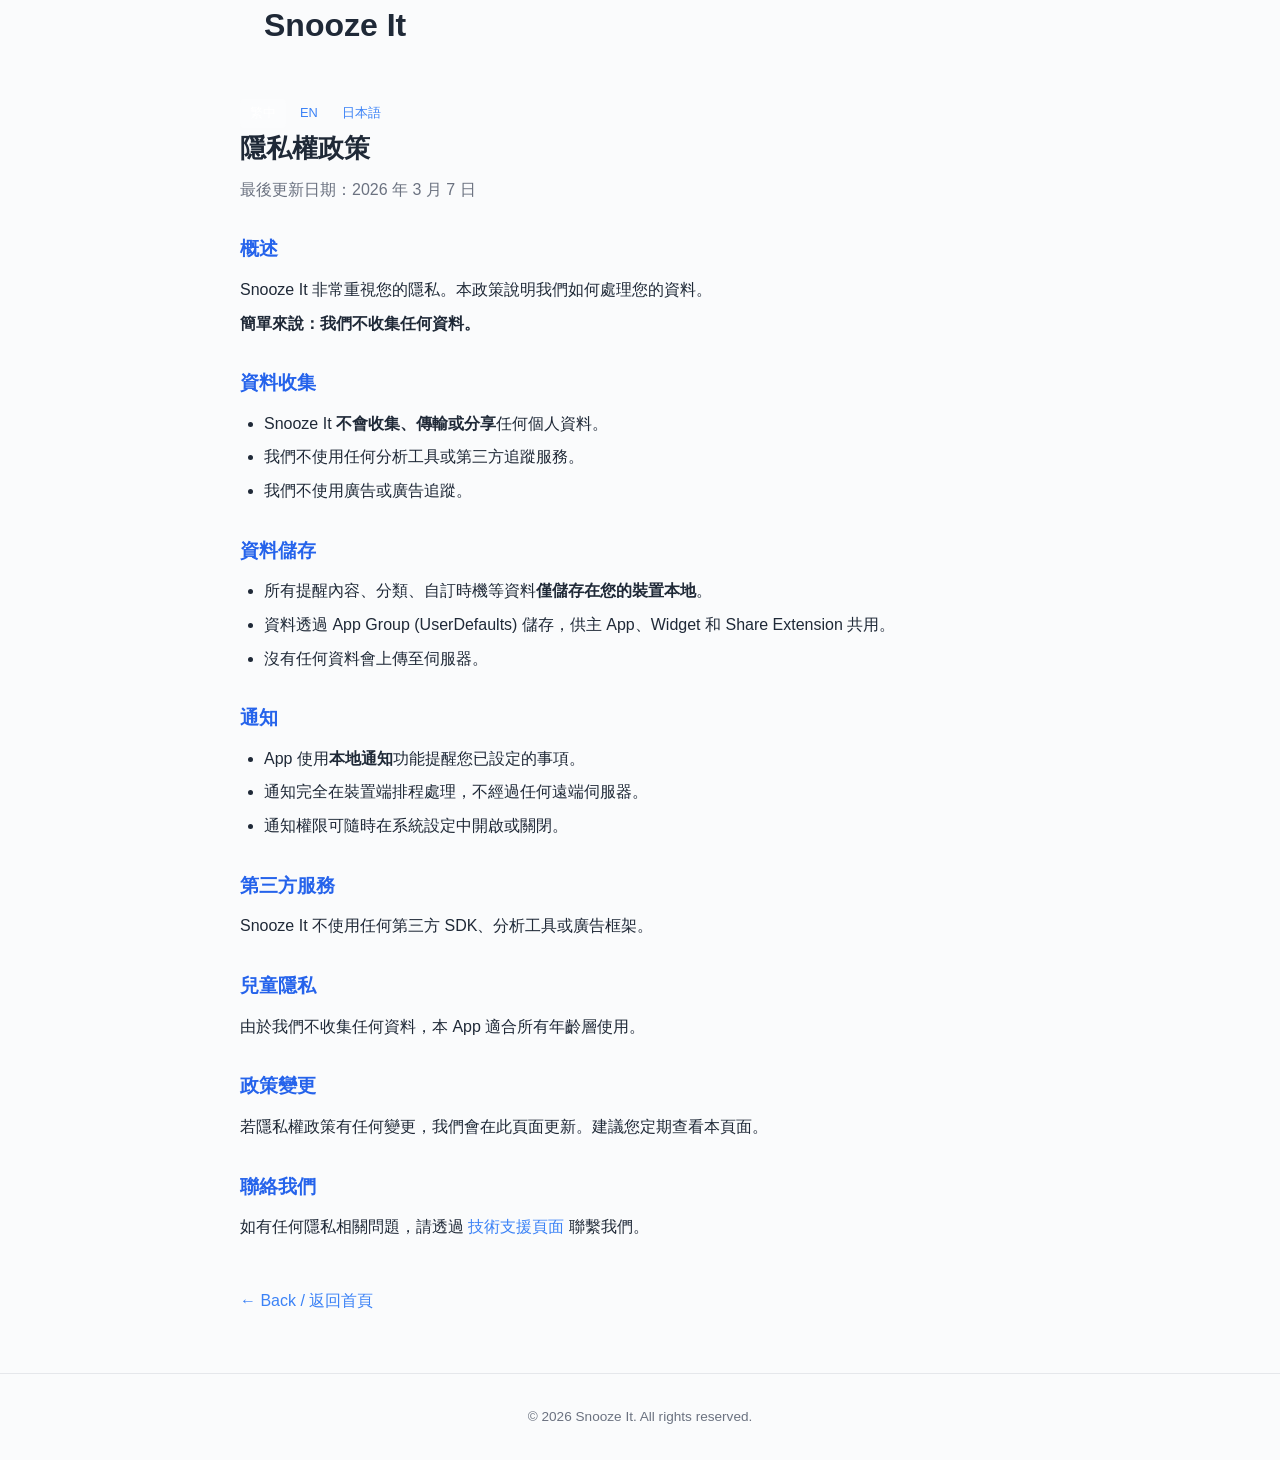
==== privacy.html @ 7bffccd5 "feat: landing page with SEO, multi-language support, and full feature showcase - Rebuilt index.html " ====
<!DOCTYPE html>
<html lang="zh-Hant">
<head>
    <meta charset="UTF-8">
    <meta name="viewport" content="width=device-width, initial-scale=1.0">
    <title>隱私權政策 - Snooze It</title>
    <link rel="stylesheet" href="style.css">
</head>
<body>
    <header>
        <div class="container">
            <h1>Snooze It</h1>
        </div>
    </header>

    <main class="container page-content">
        <nav class="lang-switch">
            <a href="#zh" class="active" onclick="switchLang('zh')">繁中</a>
            <a href="#en" onclick="switchLang('en')">EN</a>
            <a href="#ja" onclick="switchLang('ja')">日本語</a>
        </nav>

        <!-- 繁體中文 -->
        <div id="lang-zh" class="lang-content">
            <h1>隱私權政策</h1>
            <p class="subtitle">最後更新日期：2026 年 3 月 7 日</p>

            <h2>概述</h2>
            <p>Snooze It 非常重視您的隱私。本政策說明我們如何處理您的資料。</p>
            <p><strong>簡單來說：我們不收集任何資料。</strong></p>

            <h2>資料收集</h2>
            <ul>
                <li>Snooze It <strong>不會收集、傳輸或分享</strong>任何個人資料。</li>
                <li>我們不使用任何分析工具或第三方追蹤服務。</li>
                <li>我們不使用廣告或廣告追蹤。</li>
            </ul>

            <h2>資料儲存</h2>
            <ul>
                <li>所有提醒內容、分類、自訂時機等資料<strong>僅儲存在您的裝置本地</strong>。</li>
                <li>資料透過 App Group (UserDefaults) 儲存，供主 App、Widget 和 Share Extension 共用。</li>
                <li>沒有任何資料會上傳至伺服器。</li>
            </ul>

            <h2>通知</h2>
            <ul>
                <li>App 使用<strong>本地通知</strong>功能提醒您已設定的事項。</li>
                <li>通知完全在裝置端排程處理，不經過任何遠端伺服器。</li>
                <li>通知權限可隨時在系統設定中開啟或關閉。</li>
            </ul>

            <h2>第三方服務</h2>
            <p>Snooze It 不使用任何第三方 SDK、分析工具或廣告框架。</p>

            <h2>兒童隱私</h2>
            <p>由於我們不收集任何資料，本 App 適合所有年齡層使用。</p>

            <h2>政策變更</h2>
            <p>若隱私權政策有任何變更，我們會在此頁面更新。建議您定期查看本頁面。</p>

            <h2>聯絡我們</h2>
            <p>如有任何隱私相關問題，請透過 <a href="support.html">技術支援頁面</a> 聯繫我們。</p>
        </div>

        <!-- English -->
        <div id="lang-en" class="lang-content" style="display:none;">
            <h1>Privacy Policy</h1>
            <p class="subtitle">Last updated: March 7, 2026</p>

            <h2>Overview</h2>
            <p>Snooze It takes your privacy seriously. This policy explains how we handle your data.</p>
            <p><strong>In short: we don't collect any data.</strong></p>

            <h2>Data Collection</h2>
            <ul>
                <li>Snooze It <strong>does not collect, transmit, or share</strong> any personal data.</li>
                <li>We do not use any analytics tools or third-party tracking services.</li>
                <li>We do not use advertising or ad tracking.</li>
            </ul>

            <h2>Data Storage</h2>
            <ul>
                <li>All reminder content, categories, and custom moments are <strong>stored locally on your device only</strong>.</li>
                <li>Data is stored via App Group (UserDefaults), shared between the main app, Widget, and Share Extension.</li>
                <li>No data is uploaded to any server.</li>
            </ul>

            <h2>Notifications</h2>
            <ul>
                <li>The app uses <strong>local notifications</strong> to remind you of scheduled items.</li>
                <li>Notifications are scheduled entirely on-device without any remote server.</li>
                <li>Notification permissions can be changed at any time in system Settings.</li>
            </ul>

            <h2>Third-Party Services</h2>
            <p>Snooze It does not use any third-party SDKs, analytics tools, or advertising frameworks.</p>

            <h2>Children's Privacy</h2>
            <p>Since we do not collect any data, this app is suitable for users of all ages.</p>

            <h2>Policy Changes</h2>
            <p>If this privacy policy changes, we will update this page. We recommend checking this page periodically.</p>

            <h2>Contact Us</h2>
            <p>For any privacy-related questions, please reach out via our <a href="support.html">Support page</a>.</p>
        </div>

        <!-- 日本語 -->
        <div id="lang-ja" class="lang-content" style="display:none;">
            <h1>プライバシーポリシー</h1>
            <p class="subtitle">最終更新日：2026年3月7日</p>

            <h2>概要</h2>
            <p>Snooze It はお客様のプライバシーを大切にしています。本ポリシーでは、データの取り扱いについて説明します。</p>
            <p><strong>簡潔に言えば：一切のデータを収集しません。</strong></p>

            <h2>データ収集</h2>
            <ul>
                <li>Snooze It は個人データを<strong>一切収集、送信、共有しません</strong>。</li>
                <li>分析ツールやサードパーティのトラッキングサービスは使用していません。</li>
                <li>広告や広告トラッキングは使用していません。</li>
            </ul>

            <h2>データ保存</h2>
            <ul>
                <li>すべてのリマインダー内容、カテゴリ、カスタムタイミングは<strong>デバイス内にのみ保存</strong>されます。</li>
                <li>データはApp Group（UserDefaults）を通じて保存され、メインアプリ、ウィジェット、共有エクステンション間で共有されます。</li>
                <li>サーバーへのデータアップロードは一切ありません。</li>
            </ul>

            <h2>通知</h2>
            <ul>
                <li>アプリは<strong>ローカル通知</strong>機能を使用して、設定されたリマインダーをお知らせします。</li>
                <li>通知はリモートサーバーを経由せず、完全にデバイス上でスケジュールされます。</li>
                <li>通知の許可はシステム設定でいつでも変更できます。</li>
            </ul>

            <h2>サードパーティサービス</h2>
            <p>Snooze It はサードパーティSDK、分析ツール、広告フレームワークを一切使用していません。</p>

            <h2>お子様のプライバシー</h2>
            <p>データを一切収集しないため、本アプリはすべての年齢のユーザーに適しています。</p>

            <h2>ポリシーの変更</h2>
            <p>プライバシーポリシーに変更がある場合、このページで更新します。定期的にご確認ください。</p>

            <h2>お問い合わせ</h2>
            <p>プライバシーに関するご質問は、<a href="support.html">サポートページ</a>よりお問い合わせください。</p>
        </div>

        <a href="index.html" class="back-link">&larr; Back / 返回首頁</a>
    </main>

    <footer>
        <div class="container">
            <p>&copy; 2026 Snooze It. All rights reserved.</p>
        </div>
    </footer>

    <script>
        function switchLang(lang) {
            document.querySelectorAll('.lang-content').forEach(el => el.style.display = 'none');
            document.getElementById('lang-' + lang).style.display = 'block';
            document.querySelectorAll('.lang-switch a').forEach(el => el.classList.remove('active'));
            document.querySelector('.lang-switch a[onclick="switchLang(\'' + lang + '\')"]').classList.add('active');
        }
    </script>
</body>
</html>
---- style.css ----
* {
    margin: 0;
    padding: 0;
    box-sizing: border-box;
}

:root {
    --brand: #3B82F6;
    --brand-dark: #2563EB;
    --brand-light: #DBEAFE;
    --bg: #FAFBFC;
    --text: #1F2937;
    --text-light: #6B7280;
    --card-bg: #FFFFFF;
    --border: #E5E7EB;
    --section-alt: #F3F4F6;
}

body {
    font-family: -apple-system, BlinkMacSystemFont, "SF Pro Text", "Helvetica Neue", Arial, sans-serif;
    color: var(--text);
    background: var(--bg);
    line-height: 1.6;
    -webkit-font-smoothing: antialiased;
}

.container {
    max-width: 800px;
    margin: 0 auto;
    padding: 0 24px;
}

/* ---- Top Nav ---- */
.top-nav {
    display: flex;
    justify-content: space-between;
    align-items: center;
    padding-bottom: 32px;
}

.logo {
    font-size: 1.1rem;
    font-weight: 700;
    letter-spacing: -0.02em;
}

/* ---- Language Switcher ---- */
.lang-switch {
    display: flex;
    gap: 4px;
}

.lang-switch a {
    font-size: 0.8rem;
    color: rgba(255, 255, 255, 0.7);
    text-decoration: none;
    padding: 4px 10px;
    border-radius: 4px;
    transition: background 0.2s, color 0.2s;
}

.lang-switch a:hover,
.lang-switch a.active {
    color: #fff;
    background: rgba(255, 255, 255, 0.15);
}

/* ---- Hero Header ---- */
.hero-header {
    background: linear-gradient(135deg, var(--brand), var(--brand-dark));
    color: white;
    padding: 32px 0 64px;
    text-align: center;
}

.hero-content h1 {
    font-size: 2.2rem;
    font-weight: 800;
    letter-spacing: -0.03em;
    line-height: 1.3;
    margin-bottom: 16px;
}

.hero-sub {
    font-size: 1.1rem;
    opacity: 0.9;
    margin-bottom: 32px;
    line-height: 1.7;
}

.cta-button {
    display: inline-block;
    background: #fff;
    color: var(--brand-dark);
    font-weight: 700;
    font-size: 1rem;
    padding: 14px 36px;
    border-radius: 12px;
    text-decoration: none;
    transition: transform 0.15s, box-shadow 0.15s;
}

.cta-button:hover {
    transform: translateY(-2px);
    box-shadow: 0 8px 24px rgba(0, 0, 0, 0.15);
}

.cta-button img {
    height: 44px;
    display: block;
}

.price {
    font-size: 0.85rem;
    opacity: 0.7;
    margin-top: 12px;
}

/* ---- How It Works ---- */
.how-it-works {
    padding: 64px 0;
    text-align: center;
}

.how-it-works h2 {
    font-size: 1.5rem;
    font-weight: 700;
    margin-bottom: 40px;
}

.steps {
    display: flex;
    align-items: center;
    justify-content: center;
    gap: 16px;
}

.step {
    flex: 1;
    max-width: 200px;
}

.step-num {
    width: 40px;
    height: 40px;
    background: var(--brand);
    color: #fff;
    border-radius: 50%;
    display: flex;
    align-items: center;
    justify-content: center;
    font-weight: 700;
    font-size: 1.1rem;
    margin: 0 auto 12px;
}

.step h3 {
    font-size: 1rem;
    margin-bottom: 4px;
}

.step p {
    font-size: 0.85rem;
    color: var(--text-light);
}

.step-arrow {
    font-size: 1.5rem;
    color: var(--text-light);
    flex-shrink: 0;
}

/* ---- Modes (Three Cards) ---- */
.modes {
    background: var(--section-alt);
    padding: 64px 0;
    text-align: center;
}

.modes h2 {
    font-size: 1.5rem;
    font-weight: 700;
    margin-bottom: 32px;
}

.features-grid {
    display: grid;
    grid-template-columns: repeat(3, 1fr);
    gap: 20px;
}

.feature-card {
    background: var(--card-bg);
    border: 1px solid var(--border);
    border-radius: 16px;
    padding: 32px 20px;
}

.feature-icon {
    font-size: 2rem;
    margin-bottom: 12px;
}

.feature-card h3 {
    font-size: 1.05rem;
    font-weight: 600;
    margin-bottom: 8px;
}

.feature-card p {
    font-size: 0.9rem;
    color: var(--text-light);
    line-height: 1.6;
}

/* ---- More Features (List) ---- */
.more-features {
    padding: 64px 0;
}

.more-features h2 {
    font-size: 1.5rem;
    font-weight: 700;
    text-align: center;
    margin-bottom: 40px;
}

.feature-list {
    display: grid;
    grid-template-columns: 1fr 1fr;
    gap: 24px;
}

.feature-item {
    display: flex;
    gap: 16px;
    align-items: flex-start;
}

.feature-item-icon {
    font-size: 1.8rem;
    flex-shrink: 0;
    width: 48px;
    height: 48px;
    display: flex;
    align-items: center;
    justify-content: center;
    background: var(--brand-light);
    border-radius: 12px;
}

.feature-item h3 {
    font-size: 1rem;
    font-weight: 600;
    margin-bottom: 4px;
}

.feature-item p {
    font-size: 0.9rem;
    color: var(--text-light);
}

/* ---- Privacy Callout ---- */
.privacy-callout {
    background: var(--section-alt);
    padding: 48px 0;
    text-align: center;
}

.privacy-callout h2 {
    font-size: 1.3rem;
    font-weight: 700;
    margin-bottom: 12px;
}

.privacy-callout p {
    font-size: 0.95rem;
    color: var(--text-light);
    max-width: 520px;
    margin: 0 auto;
}

/* ---- Final CTA ---- */
.final-cta {
    padding: 64px 0;
    text-align: center;
}

.final-cta h2 {
    font-size: 1.6rem;
    font-weight: 700;
    margin-bottom: 24px;
}

.final-cta .cta-button {
    background: var(--brand);
    color: #fff;
}

.final-cta .cta-button:hover {
    background: var(--brand-dark);
}

.final-cta .price {
    color: var(--text-light);
    opacity: 1;
}

/* ---- Footer ---- */
footer {
    border-top: 1px solid var(--border);
    padding: 32px 0;
    text-align: center;
    color: var(--text-light);
    font-size: 0.85rem;
}

.footer-content {
    display: flex;
    flex-direction: column;
    gap: 12px;
}

.footer-links {
    display: flex;
    justify-content: center;
    gap: 24px;
}

.footer-links a {
    color: var(--text-light);
    text-decoration: none;
    transition: color 0.2s;
}

.footer-links a:hover {
    color: var(--brand);
}

/* ---- Policy / Support pages (kept from original) ---- */
.page-content {
    padding: 48px 0 60px;
}

.page-content h1 {
    font-size: 1.6rem;
    margin-bottom: 8px;
}

.page-content .subtitle {
    color: var(--text-light);
    margin-bottom: 32px;
}

.page-content h2 {
    font-size: 1.2rem;
    margin-top: 32px;
    margin-bottom: 12px;
    color: var(--brand-dark);
}

.page-content h3 {
    font-size: 1.05rem;
    margin-top: 24px;
    margin-bottom: 8px;
}

.page-content p,
.page-content li {
    color: var(--text);
    margin-bottom: 8px;
}

.page-content ul {
    padding-left: 24px;
    margin-bottom: 16px;
}

.page-content a {
    color: var(--brand);
    text-decoration: none;
}

.page-content a:hover {
    text-decoration: underline;
}

.back-link {
    display: inline-block;
    margin-top: 40px;
    color: var(--brand);
    text-decoration: none;
    font-weight: 500;
}

.back-link:hover {
    text-decoration: underline;
}

/* ---- Responsive ---- */
@media (max-width: 640px) {
    .hero-content h1 {
        font-size: 1.6rem;
    }

    .hero-sub {
        font-size: 1rem;
    }

    .steps {
        flex-direction: column;
        gap: 8px;
    }

    .step-arrow {
        transform: rotate(90deg);
    }

    .features-grid {
        grid-template-columns: 1fr;
        gap: 16px;
    }

    .feature-list {
        grid-template-columns: 1fr;
    }

    .feature-card {
        padding: 24px 16px;
    }
}
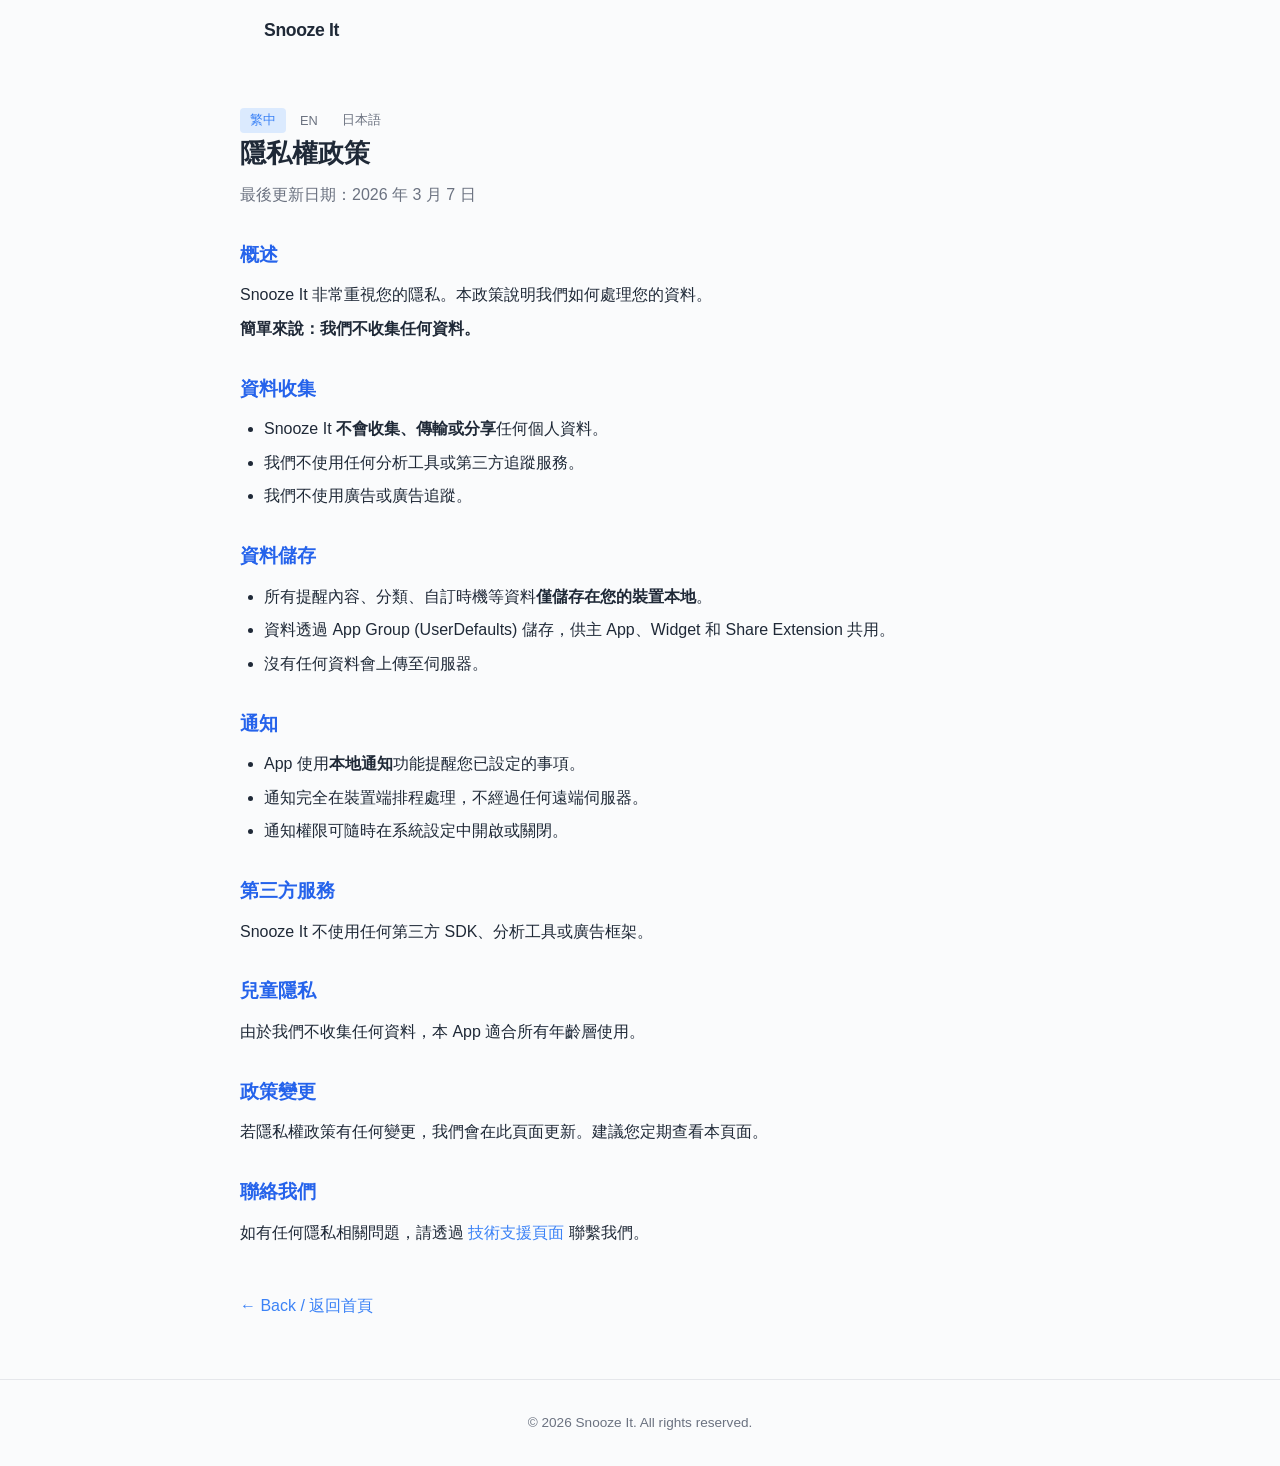
==== commit 8646215a: "feat: SEO/AEO optimization, free pricing, App Store badges & assets - Update pricing to free across " ====
--- a/privacy.html
+++ b/privacy.html
@@ -3,21 +3,46 @@
 <head>
     <meta charset="UTF-8">
     <meta name="viewport" content="width=device-width, initial-scale=1.0">
-    <title>隱私權政策 - Snooze It</title>
+    <title>隱私權政策 - Snooze It | Privacy Policy</title>
+    <meta name="description" content="Snooze It 不收集任何使用者資料。所有提醒內容僅儲存在裝置本地，無分析工具、無廣告、無追蹤。">
+    <meta name="robots" content="index, follow">
+
+    <!-- Open Graph -->
+    <meta property="og:title" content="Privacy Policy - Snooze It">
+    <meta property="og:description" content="Snooze It collects zero data. No analytics, no tracking, no ads. All reminders are stored locally on your device.">
+    <meta property="og:type" content="website">
+    <meta property="og:url" content="https://adriechang.github.io/Snoozeit-Site/privacy.html">
+    <meta property="og:locale" content="zh_TW">
+
+    <!-- Canonical & Hreflang -->
+    <link rel="canonical" href="https://adriechang.github.io/Snoozeit-Site/privacy.html">
+    <link rel="alternate" hreflang="zh-Hant" href="https://adriechang.github.io/Snoozeit-Site/privacy.html">
+    <link rel="alternate" hreflang="en" href="https://adriechang.github.io/Snoozeit-Site/privacy.html">
+    <link rel="alternate" hreflang="ja" href="https://adriechang.github.io/Snoozeit-Site/privacy.html">
+    <link rel="alternate" hreflang="x-default" href="https://adriechang.github.io/Snoozeit-Site/privacy.html">
+
+    <!-- Favicon -->
+    <link rel="icon" type="image/png" sizes="32x32" href="favicon-32x32.png">
+    <link rel="icon" type="image/png" sizes="16x16" href="favicon-16x16.png">
+    <link rel="apple-touch-icon" sizes="180x180" href="apple-touch-icon.png">
+
+    <!-- Theme Color -->
+    <meta name="theme-color" content="#3B82F6">
+
     <link rel="stylesheet" href="style.css">
 </head>
 <body>
     <header>
         <div class="container">
-            <h1>Snooze It</h1>
+            <p class="logo"><a href="index.html">Snooze It</a></p>
         </div>
     </header>
 
     <main class="container page-content">
-        <nav class="lang-switch">
-            <a href="#zh" class="active" onclick="switchLang('zh')">繁中</a>
-            <a href="#en" onclick="switchLang('en')">EN</a>
-            <a href="#ja" onclick="switchLang('ja')">日本語</a>
+        <nav class="lang-switch page-lang-switch">
+            <button class="active" onclick="switchLang('zh')" aria-label="切換至繁體中文">繁中</button>
+            <button onclick="switchLang('en')" aria-label="Switch to English">EN</button>
+            <button onclick="switchLang('ja')" aria-label="日本語に切り替え">日本語</button>
         </nav>
 
         <!-- 繁體中文 -->
@@ -160,10 +185,12 @@
 
     <script>
         function switchLang(lang) {
-            document.querySelectorAll('.lang-content').forEach(el => el.style.display = 'none');
+            document.querySelectorAll('.lang-content').forEach(function(el) { el.style.display = 'none'; });
             document.getElementById('lang-' + lang).style.display = 'block';
-            document.querySelectorAll('.lang-switch a').forEach(el => el.classList.remove('active'));
-            document.querySelector('.lang-switch a[onclick="switchLang(\'' + lang + '\')"]').classList.add('active');
+            document.querySelectorAll('.lang-switch button').forEach(function(el) { el.classList.remove('active'); });
+            var langMap = { zh: 0, en: 1, ja: 2 };
+            var btns = document.querySelectorAll('.lang-switch button');
+            if (btns[langMap[lang]]) btns[langMap[lang]].classList.add('active');
         }
     </script>
 </body>
--- a/style.css
+++ b/style.css
@@ -50,17 +50,24 @@
     gap: 4px;
 }
 
-.lang-switch a {
+.lang-switch a,
+.lang-switch button {
     font-size: 0.8rem;
     color: rgba(255, 255, 255, 0.7);
     text-decoration: none;
     padding: 4px 10px;
     border-radius: 4px;
     transition: background 0.2s, color 0.2s;
+    border: none;
+    background: none;
+    cursor: pointer;
+    font-family: inherit;
 }
 
 .lang-switch a:hover,
-.lang-switch a.active {
+.lang-switch a.active,
+.lang-switch button:hover,
+.lang-switch button.active {
     color: #fff;
     background: rgba(255, 255, 255, 0.15);
 }
@@ -397,6 +404,30 @@
     text-decoration: underline;
 }
 
+/* ---- Page-level lang switch (light bg) ---- */
+.page-lang-switch button {
+    color: var(--text-light);
+}
+
+.page-lang-switch button:hover,
+.page-lang-switch button.active {
+    color: var(--brand);
+    background: var(--brand-light);
+}
+
+/* ---- Logo link ---- */
+.logo a {
+    color: inherit;
+    text-decoration: none;
+}
+
+header .logo {
+    font-size: 1.1rem;
+    font-weight: 700;
+    letter-spacing: -0.02em;
+    padding: 16px 0;
+}
+
 /* ---- Responsive ---- */
 @media (max-width: 640px) {
     .hero-content h1 {
